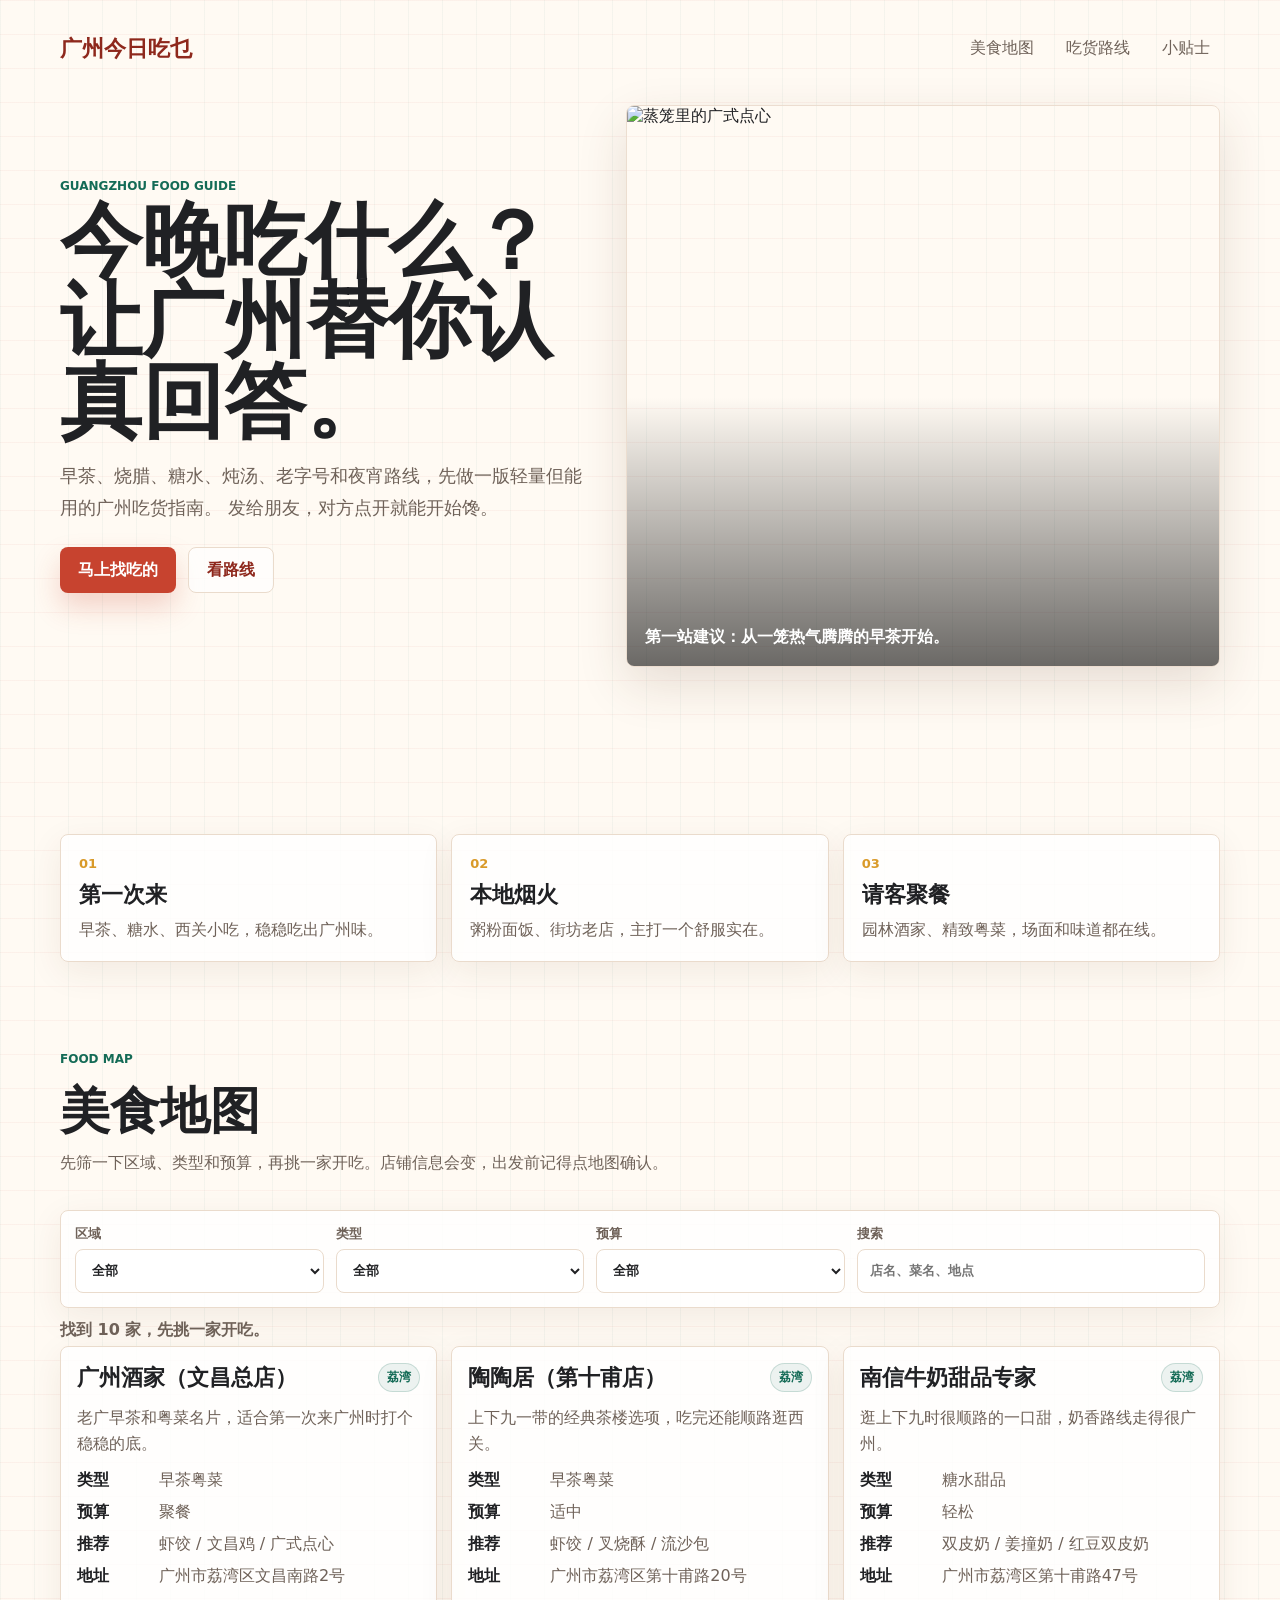
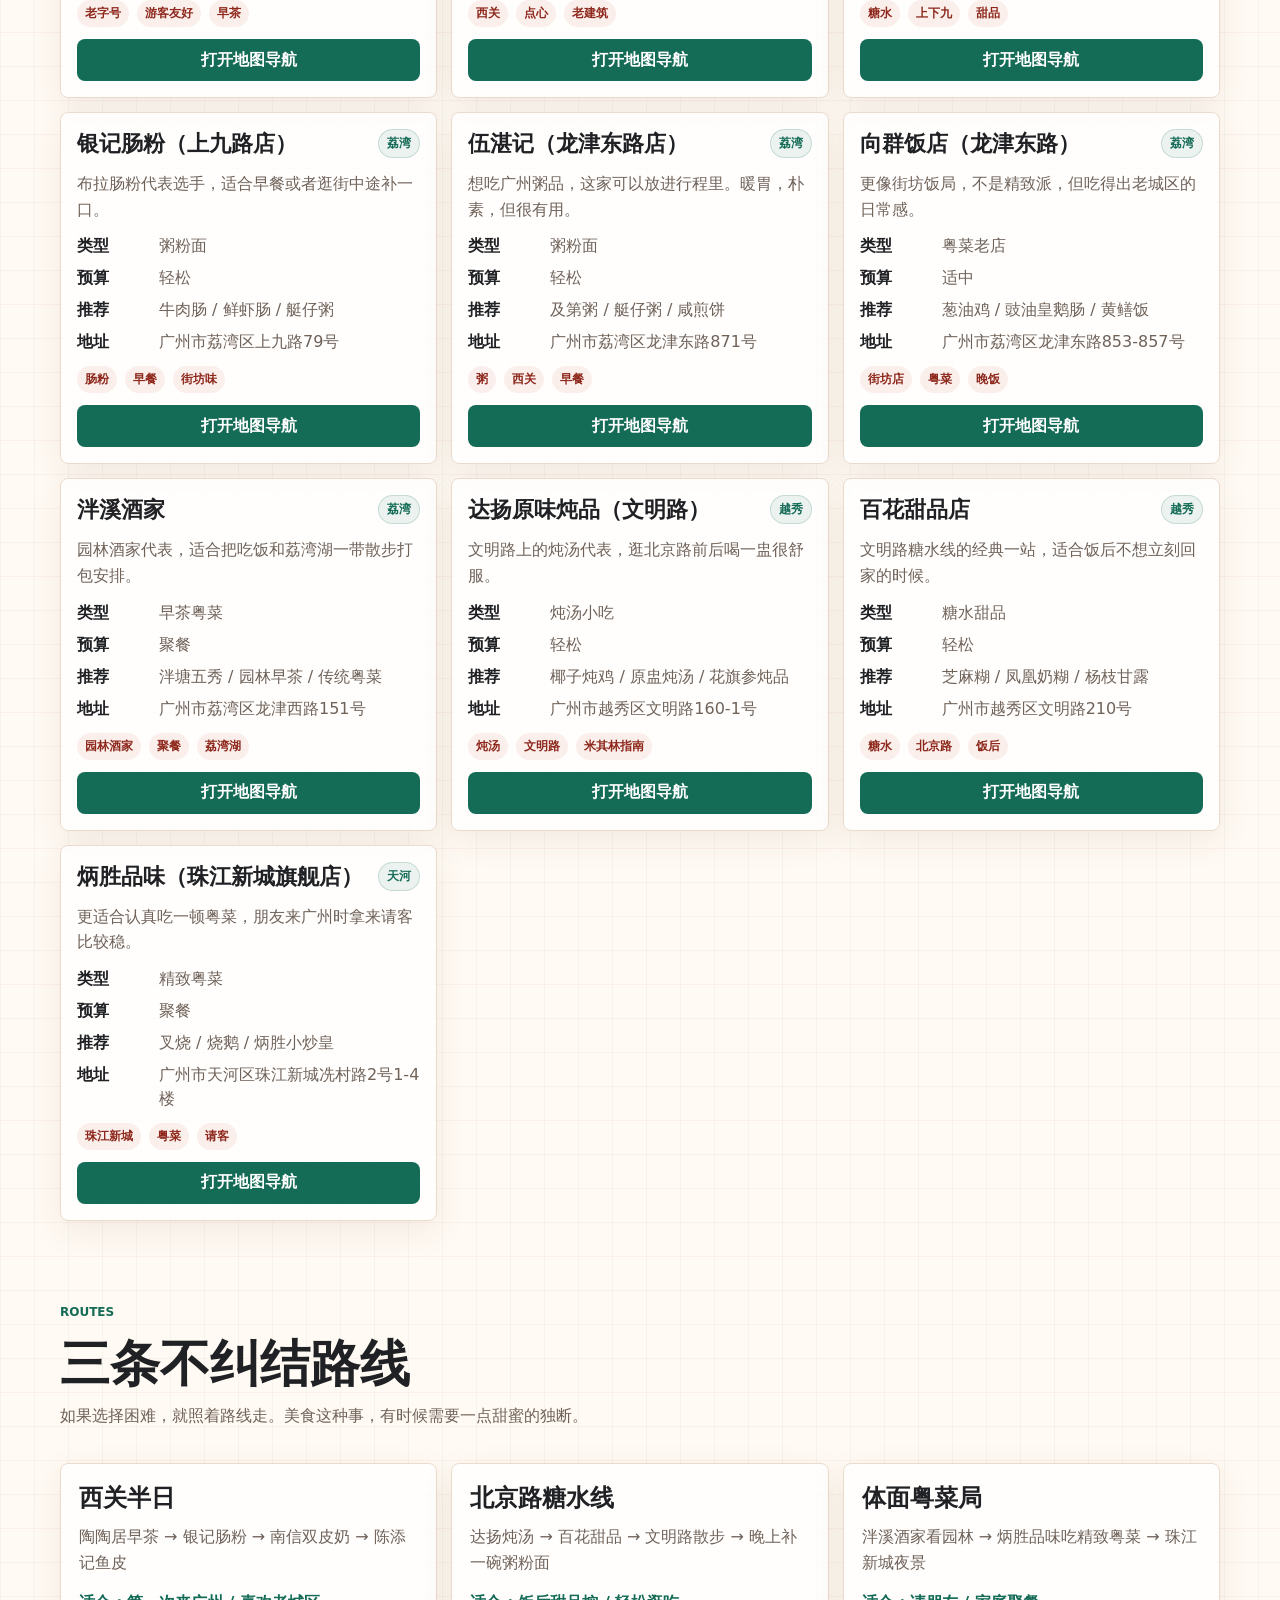
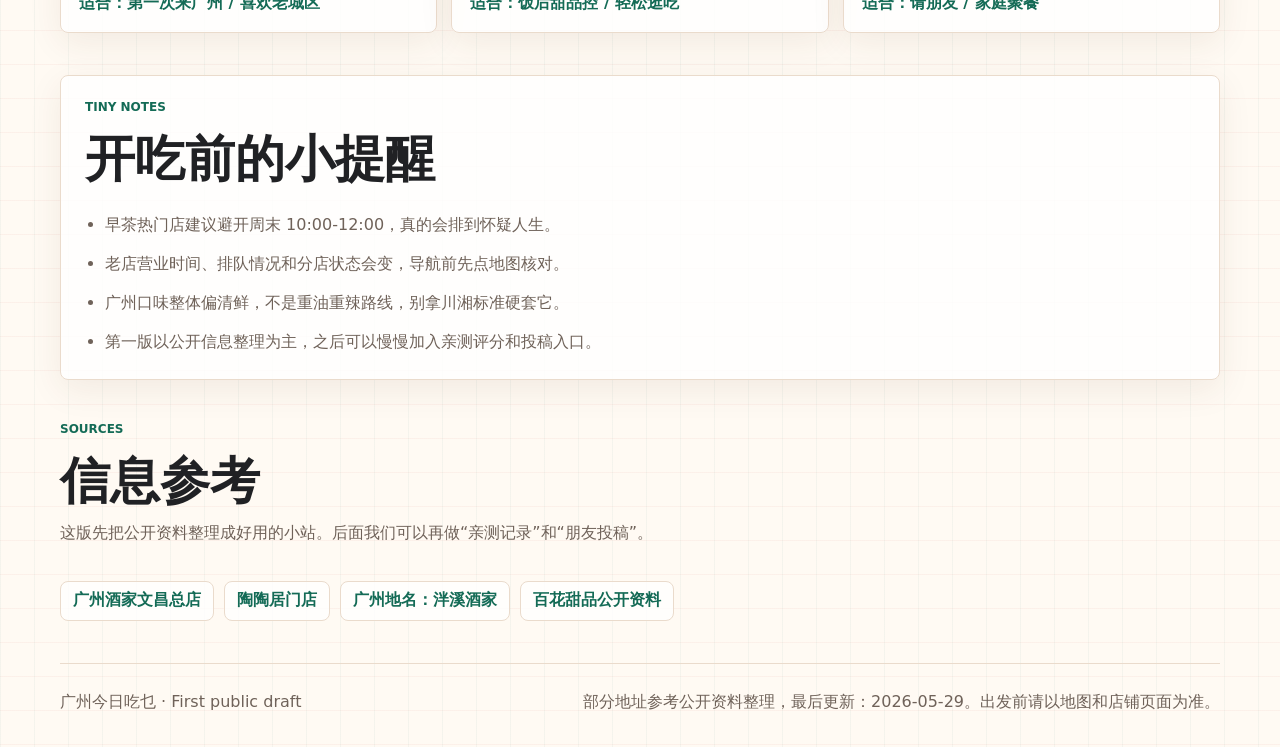
==== docs/index.html @ a5fdf6d1 "Add files via upload" ====
<!doctype html>
<html lang="zh-CN">
  <head>
    <meta charset="UTF-8" />
    <meta name="viewport" content="width=device-width, initial-scale=1.0" />
    <title>广州今日吃乜｜广州美食导航</title>
    <meta
      name="description"
      content="广州今日吃乜是一份轻量广州美食导航，整理早茶、烧腊、糖水、街头小吃、粤菜老店和吃货路线。"
    />
    <link rel="stylesheet" href="styles.css" />
  </head>
  <body>
    <header class="hero">
      <nav class="nav" aria-label="主导航">
        <a class="brand" href="#top" aria-label="广州今日吃乜首页">广州今日吃乜</a>
        <div class="nav-links">
          <a href="#places">美食地图</a>
          <a href="#routes">吃货路线</a>
          <a href="#tips">小贴士</a>
        </div>
      </nav>

      <section id="top" class="hero-grid">
        <div class="hero-copy">
          <p class="eyebrow">Guangzhou Food Guide</p>
          <h1>今晚吃什么？让广州替你认真回答。</h1>
          <p>
            早茶、烧腊、糖水、炖汤、老字号和夜宵路线，先做一版轻量但能用的广州吃货指南。
            发给朋友，对方点开就能开始馋。
          </p>
          <div class="hero-actions">
            <a class="button primary" href="#places">马上找吃的</a>
            <a class="button ghost" href="#routes">看路线</a>
          </div>
        </div>
        <figure class="hero-photo">
          <img
            src="https://images.unsplash.com/photo-1496116218417-1a781b1c416c?auto=format&fit=crop&w=1200&q=80"
            alt="蒸笼里的广式点心"
          />
          <figcaption>第一站建议：从一笼热气腾腾的早茶开始。</figcaption>
        </figure>
      </section>
    </header>

    <main>
      <section class="quick-picks" aria-label="快速入口">
        <article>
          <span>01</span>
          <h2>第一次来</h2>
          <p>早茶、糖水、西关小吃，稳稳吃出广州味。</p>
        </article>
        <article>
          <span>02</span>
          <h2>本地烟火</h2>
          <p>粥粉面饭、街坊老店，主打一个舒服实在。</p>
        </article>
        <article>
          <span>03</span>
          <h2>请客聚餐</h2>
          <p>园林酒家、精致粤菜，场面和味道都在线。</p>
        </article>
      </section>

      <section id="places" class="section">
        <div class="section-head">
          <p class="eyebrow">Food Map</p>
          <h2>美食地图</h2>
          <p>先筛一下区域、类型和预算，再挑一家开吃。店铺信息会变，出发前记得点地图确认。</p>
        </div>

        <div class="filters" aria-label="美食筛选">
          <label>
            区域
            <select id="districtFilter">
              <option value="全部">全部</option>
            </select>
          </label>
          <label>
            类型
            <select id="categoryFilter">
              <option value="全部">全部</option>
            </select>
          </label>
          <label>
            预算
            <select id="budgetFilter">
              <option value="全部">全部</option>
              <option value="轻松">轻松吃</option>
              <option value="适中">正常吃</option>
              <option value="聚餐">认真聚餐</option>
            </select>
          </label>
          <label class="search">
            搜索
            <input id="searchInput" type="search" placeholder="店名、菜名、地点" />
          </label>
        </div>

        <div id="resultCount" class="result-count" aria-live="polite"></div>
        <div id="placeGrid" class="place-grid"></div>
      </section>

      <section id="routes" class="section route-section">
        <div class="section-head">
          <p class="eyebrow">Routes</p>
          <h2>三条不纠结路线</h2>
          <p>如果选择困难，就照着路线走。美食这种事，有时候需要一点甜蜜的独断。</p>
        </div>
        <div class="route-grid">
          <article>
            <h3>西关半日</h3>
            <p>陶陶居早茶 → 银记肠粉 → 南信双皮奶 → 陈添记鱼皮</p>
            <span>适合：第一次来广州 / 喜欢老城区</span>
          </article>
          <article>
            <h3>北京路糖水线</h3>
            <p>达扬炖汤 → 百花甜品 → 文明路散步 → 晚上补一碗粥粉面</p>
            <span>适合：饭后甜品控 / 轻松逛吃</span>
          </article>
          <article>
            <h3>体面粤菜局</h3>
            <p>泮溪酒家看园林 → 炳胜品味吃精致粤菜 → 珠江新城夜景</p>
            <span>适合：请朋友 / 家庭聚餐</span>
          </article>
        </div>
      </section>

      <section id="tips" class="section tips">
        <div class="section-head">
          <p class="eyebrow">Tiny Notes</p>
          <h2>开吃前的小提醒</h2>
        </div>
        <ul>
          <li>早茶热门店建议避开周末 10:00-12:00，真的会排到怀疑人生。</li>
          <li>老店营业时间、排队情况和分店状态会变，导航前先点地图核对。</li>
          <li>广州口味整体偏清鲜，不是重油重辣路线，别拿川湘标准硬套它。</li>
          <li>第一版以公开信息整理为主，之后可以慢慢加入亲测评分和投稿入口。</li>
        </ul>
      </section>

      <section class="section sources">
        <div class="section-head">
          <p class="eyebrow">Sources</p>
          <h2>信息参考</h2>
          <p>这版先把公开资料整理成好用的小站。后面我们可以再做“亲测记录”和“朋友投稿”。</p>
        </div>
        <div class="source-links">
          <a href="https://www.gzr.com.cn/product/guangzhoujiujia/50.html" target="_blank" rel="noreferrer">
            广州酒家文昌总店
          </a>
          <a href="https://www.taotaoju1880.com/zoujintaotaoju/taotaojumendian" target="_blank" rel="noreferrer">
            陶陶居门店
          </a>
          <a href="https://mzj.gz.gov.cn/zt/2022/gzdm100w/content/post_8301216.html" target="_blank" rel="noreferrer">
            广州地名：泮溪酒家
          </a>
          <a href="https://cn.tripadvisor.com/Restaurant_Review-g298555-d3503768-Reviews-Bai_Hua_Tian_Pin-Guangzhou_Guangdong.html" target="_blank" rel="noreferrer">
            百花甜品公开资料
          </a>
        </div>
      </section>
    </main>

    <footer class="footer">
      <p>广州今日吃乜 · First public draft</p>
      <p>
        部分地址参考公开资料整理，最后更新：2026-05-29。出发前请以地图和店铺页面为准。
      </p>
    </footer>

    <script src="app.js"></script>
  </body>
</html>
---- docs/styles.css ----
:root {
  color-scheme: light;
  --ink: #202124;
  --muted: #6f6259;
  --paper: #fffaf3;
  --card: #ffffff;
  --line: #eadbcc;
  --red: #c7432f;
  --red-dark: #8e281c;
  --green: #146b56;
  --gold: #d99a29;
  --shadow: 0 18px 50px rgba(87, 50, 28, 0.14);
}

* {
  box-sizing: border-box;
}

html {
  scroll-behavior: smooth;
}

body {
  margin: 0;
  color: var(--ink);
  font-family:
    Inter, "Segoe UI", "Microsoft YaHei", system-ui, -apple-system, sans-serif;
  background:
    linear-gradient(rgba(199, 67, 47, 0.05) 1px, transparent 1px),
    linear-gradient(90deg, rgba(20, 107, 86, 0.045) 1px, transparent 1px),
    var(--paper);
  background-size: 34px 34px;
}

a {
  color: inherit;
  text-decoration: none;
}

button,
input,
select {
  font: inherit;
}

.hero {
  min-height: 92vh;
  padding: 18px;
}

.nav {
  display: flex;
  align-items: center;
  justify-content: space-between;
  width: min(1160px, 100%);
  margin: 0 auto 26px;
  padding: 12px 0;
}

.brand {
  color: var(--red-dark);
  font-size: 22px;
  font-weight: 950;
}

.nav-links {
  display: flex;
  gap: 12px;
}

.nav-links a {
  padding: 8px 10px;
  color: var(--muted);
  border-radius: 8px;
}

.nav-links a:hover {
  color: var(--red-dark);
  background: rgba(199, 67, 47, 0.08);
}

.hero-grid {
  display: grid;
  grid-template-columns: minmax(0, 0.95fr) minmax(320px, 1.05fr);
  gap: 28px;
  align-items: center;
  width: min(1160px, 100%);
  margin: 0 auto;
}

.hero-copy {
  padding: 24px 0;
}

.eyebrow {
  margin: 0 0 8px;
  color: var(--green);
  font-size: 12px;
  font-weight: 900;
  letter-spacing: 0;
  text-transform: uppercase;
}

h1,
h2,
h3,
p {
  margin-top: 0;
}

h1 {
  max-width: 760px;
  margin-bottom: 18px;
  font-size: clamp(42px, 8vw, 82px);
  line-height: 0.98;
}

.hero-copy p:not(.eyebrow) {
  max-width: 620px;
  color: var(--muted);
  font-size: 18px;
  line-height: 1.75;
}

.hero-actions {
  display: flex;
  flex-wrap: wrap;
  gap: 12px;
  margin-top: 24px;
}

.button {
  display: inline-flex;
  align-items: center;
  min-height: 46px;
  padding: 0 18px;
  font-weight: 900;
  border-radius: 8px;
}

.button.primary {
  color: #fff;
  background: var(--red);
  box-shadow: 0 14px 28px rgba(199, 67, 47, 0.22);
}

.button.ghost {
  color: var(--red-dark);
  background: rgba(255, 255, 255, 0.72);
  border: 1px solid var(--line);
}

.hero-photo {
  position: relative;
  min-height: 560px;
  margin: 0;
  overflow: hidden;
  border: 1px solid rgba(234, 219, 204, 0.9);
  border-radius: 8px;
  box-shadow: var(--shadow);
}

.hero-photo img {
  width: 100%;
  height: 100%;
  min-height: 560px;
  object-fit: cover;
  display: block;
}

.hero-photo::after {
  content: "";
  position: absolute;
  inset: 0;
  background: linear-gradient(180deg, transparent 52%, rgba(0, 0, 0, 0.58));
}

.hero-photo figcaption {
  position: absolute;
  left: 18px;
  right: 18px;
  bottom: 18px;
  z-index: 1;
  color: #fff;
  font-weight: 800;
}

.quick-picks,
.section,
.footer {
  width: min(1160px, calc(100vw - 32px));
  margin: 0 auto;
}

.quick-picks {
  display: grid;
  grid-template-columns: repeat(3, 1fr);
  gap: 14px;
  padding: 6px 0 48px;
}

.quick-picks article,
.place-card,
.route-grid article,
.tips,
.filters {
  background: rgba(255, 255, 255, 0.82);
  border: 1px solid var(--line);
  border-radius: 8px;
  box-shadow: 0 10px 34px rgba(87, 50, 28, 0.08);
}

.quick-picks article {
  padding: 18px;
}

.quick-picks span {
  color: var(--gold);
  font-size: 13px;
  font-weight: 900;
}

.quick-picks h2 {
  margin: 8px 0;
  font-size: 22px;
}

.quick-picks p {
  margin-bottom: 0;
  color: var(--muted);
  line-height: 1.55;
}

.section {
  padding: 42px 0;
}

.section-head {
  display: grid;
  gap: 4px;
  margin-bottom: 18px;
}

.section-head h2 {
  margin: 0;
  font-size: clamp(30px, 5vw, 50px);
}

.section-head p:not(.eyebrow) {
  max-width: 780px;
  color: var(--muted);
  line-height: 1.7;
}

.filters {
  display: grid;
  grid-template-columns: repeat(3, minmax(150px, 1fr)) minmax(220px, 1.4fr);
  gap: 12px;
  padding: 14px;
  margin-bottom: 12px;
}

.filters label {
  display: grid;
  gap: 6px;
  color: var(--muted);
  font-size: 13px;
  font-weight: 800;
}

.filters select,
.filters input {
  min-height: 44px;
  width: 100%;
  padding: 0 12px;
  color: var(--ink);
  background: #fff;
  border: 1px solid var(--line);
  border-radius: 8px;
}

.result-count {
  min-height: 26px;
  color: var(--muted);
  font-weight: 800;
}

.place-grid {
  display: grid;
  grid-template-columns: repeat(3, minmax(0, 1fr));
  gap: 14px;
}

.place-card {
  display: grid;
  gap: 12px;
  padding: 16px;
}

.place-top {
  display: flex;
  justify-content: space-between;
  gap: 12px;
}

.place-card h3 {
  margin: 0;
  font-size: 22px;
}

.badge {
  align-self: start;
  min-width: fit-content;
  padding: 5px 8px;
  color: var(--green);
  font-size: 12px;
  font-weight: 900;
  background: rgba(20, 107, 86, 0.08);
  border: 1px solid rgba(20, 107, 86, 0.18);
  border-radius: 999px;
}

.place-card p {
  margin: 0;
  color: var(--muted);
  line-height: 1.6;
}

.meta-list {
  display: grid;
  gap: 8px;
  padding: 0;
  margin: 0;
  list-style: none;
}

.meta-list li {
  display: grid;
  grid-template-columns: 74px 1fr;
  gap: 8px;
  color: var(--muted);
  line-height: 1.5;
}

.meta-list strong {
  color: var(--ink);
}

.tag-row {
  display: flex;
  flex-wrap: wrap;
  gap: 8px;
}

.tag-row span {
  padding: 5px 8px;
  color: var(--red-dark);
  font-size: 12px;
  font-weight: 800;
  background: rgba(199, 67, 47, 0.08);
  border-radius: 999px;
}

.map-link {
  display: inline-flex;
  justify-content: center;
  align-items: center;
  min-height: 42px;
  color: #fff;
  font-weight: 900;
  background: var(--green);
  border-radius: 8px;
}

.route-grid {
  display: grid;
  grid-template-columns: repeat(3, 1fr);
  gap: 14px;
}

.route-grid article {
  padding: 18px;
}

.route-grid h3 {
  margin-bottom: 10px;
  font-size: 24px;
}

.route-grid p {
  color: var(--muted);
  line-height: 1.65;
}

.route-grid span {
  color: var(--green);
  font-weight: 900;
}

.tips {
  padding: 24px;
}

.tips ul {
  display: grid;
  gap: 12px;
  padding-left: 20px;
  margin: 0;
  color: var(--muted);
  line-height: 1.7;
}

.source-links {
  display: flex;
  flex-wrap: wrap;
  gap: 10px;
}

.source-links a {
  display: inline-flex;
  align-items: center;
  min-height: 40px;
  padding: 0 12px;
  color: var(--green);
  font-weight: 850;
  background: rgba(255, 255, 255, 0.78);
  border: 1px solid var(--line);
  border-radius: 8px;
}

.source-links a:hover {
  color: #fff;
  background: var(--green);
}

.footer {
  display: flex;
  justify-content: space-between;
  gap: 18px;
  padding: 28px 0 34px;
  color: var(--muted);
  border-top: 1px solid var(--line);
}

.footer p {
  margin: 0;
}

@media (max-width: 920px) {
  .hero {
    min-height: auto;
  }

  .hero-grid,
  .quick-picks,
  .place-grid,
  .route-grid {
    grid-template-columns: 1fr;
  }

  .hero-photo,
  .hero-photo img {
    min-height: 360px;
  }

  .filters {
    grid-template-columns: repeat(2, minmax(0, 1fr));
  }

  .footer {
    display: grid;
  }
}

@media (max-width: 620px) {
  .nav {
    align-items: start;
    display: grid;
    gap: 10px;
  }

  .nav-links {
    flex-wrap: wrap;
  }

  .filters {
    grid-template-columns: 1fr;
  }

  .meta-list li {
    grid-template-columns: 1fr;
    gap: 2px;
  }
}
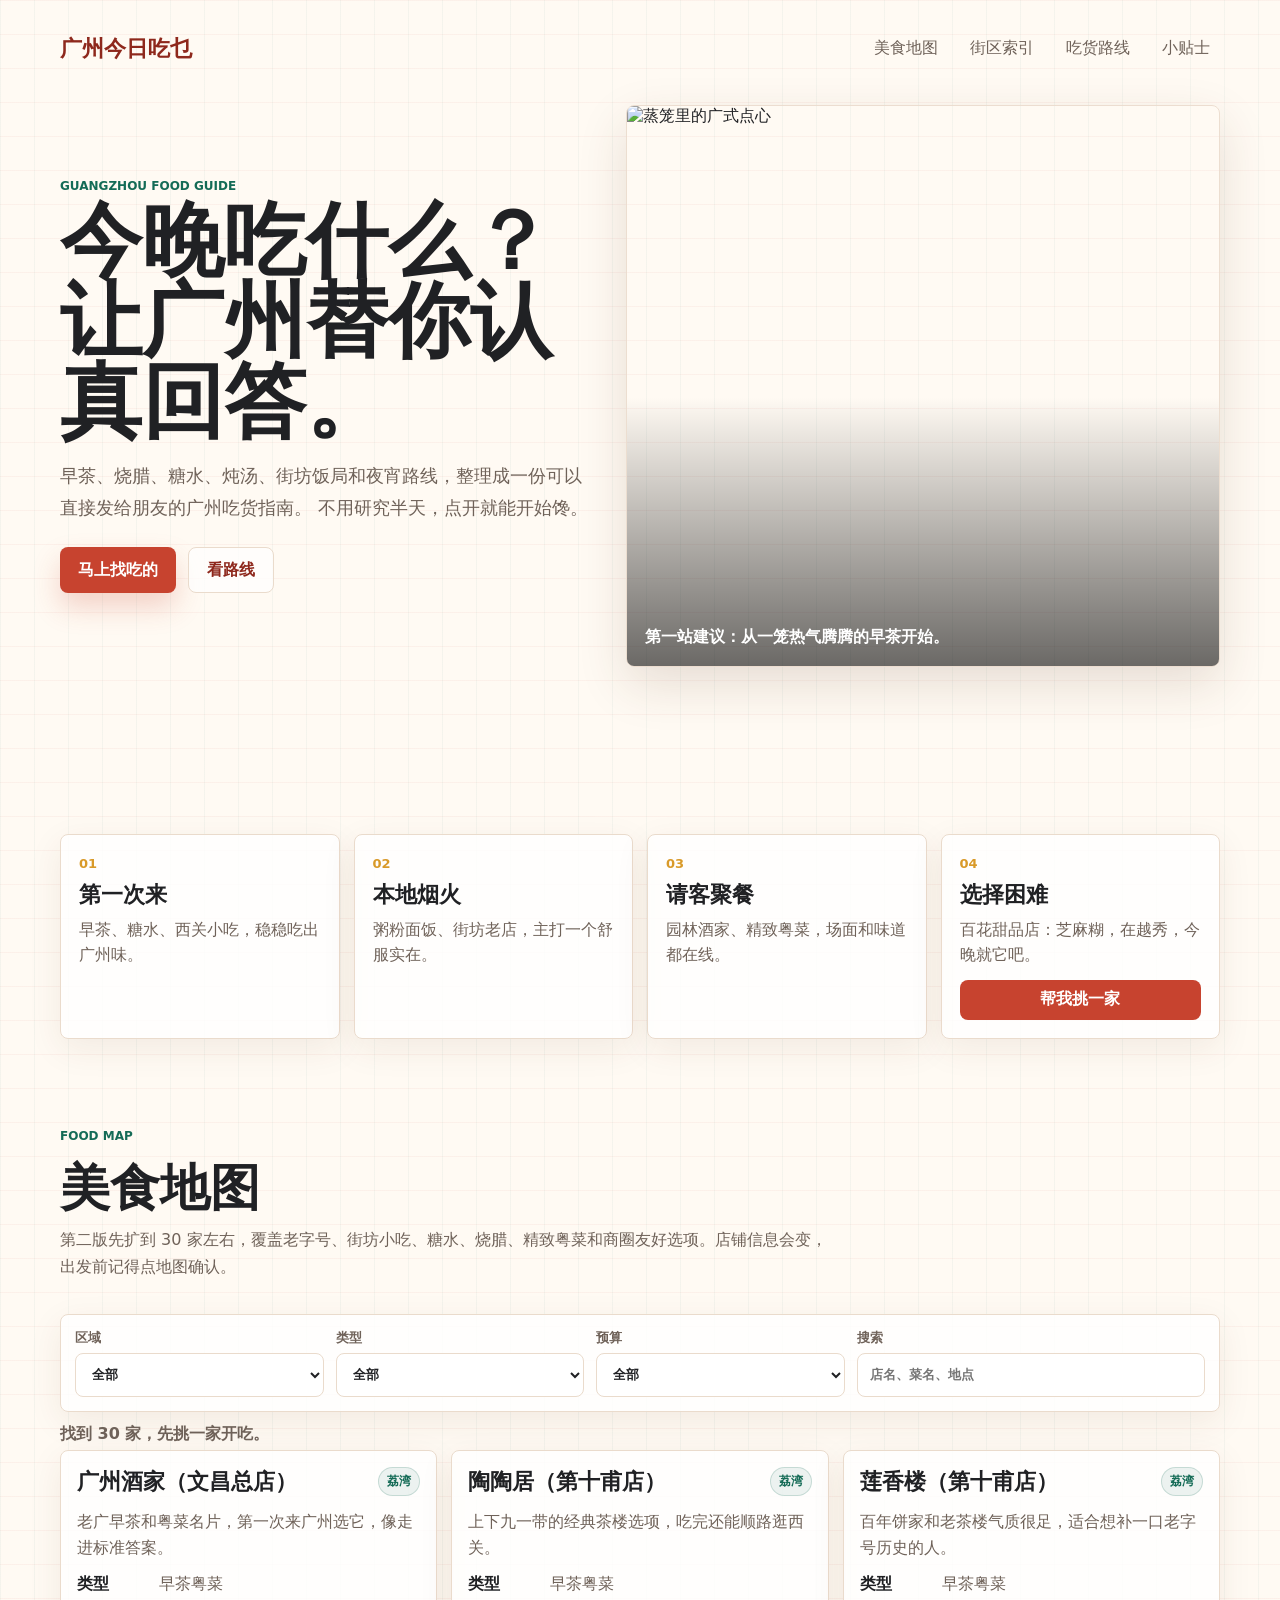
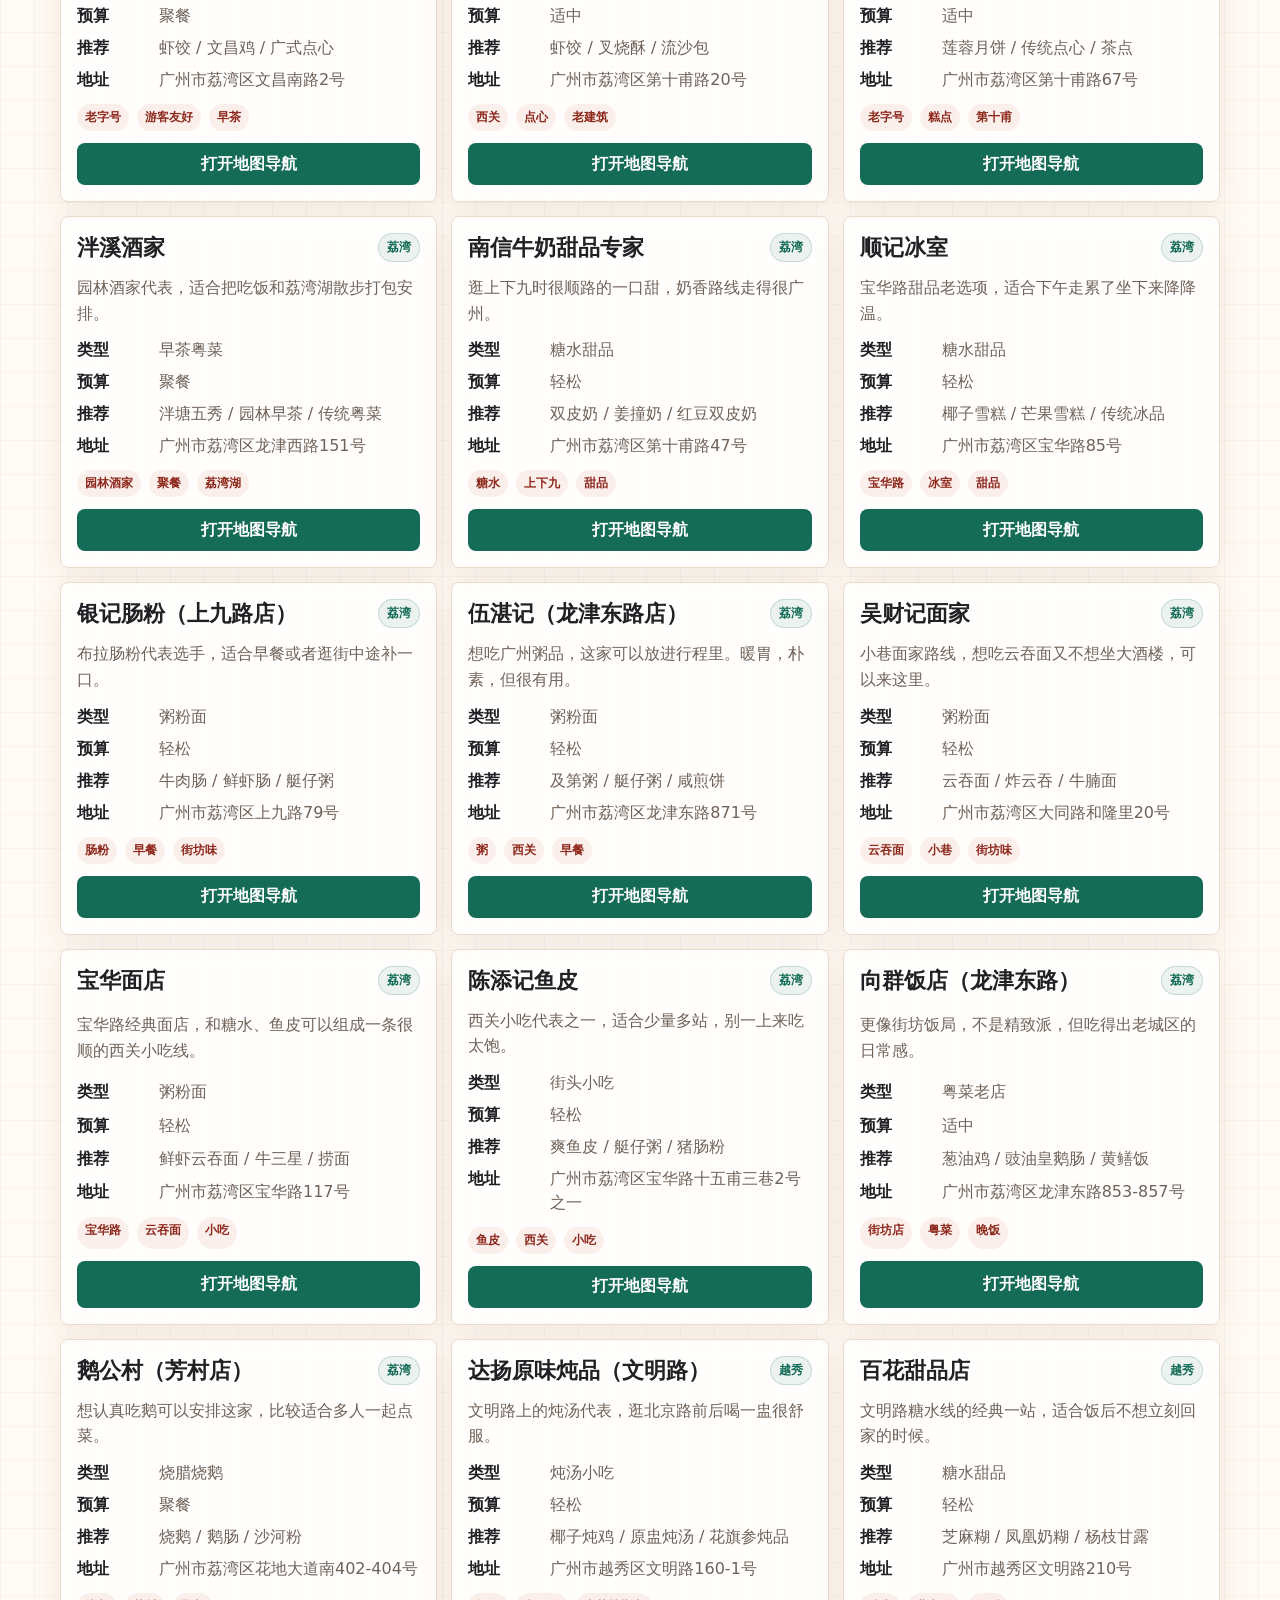
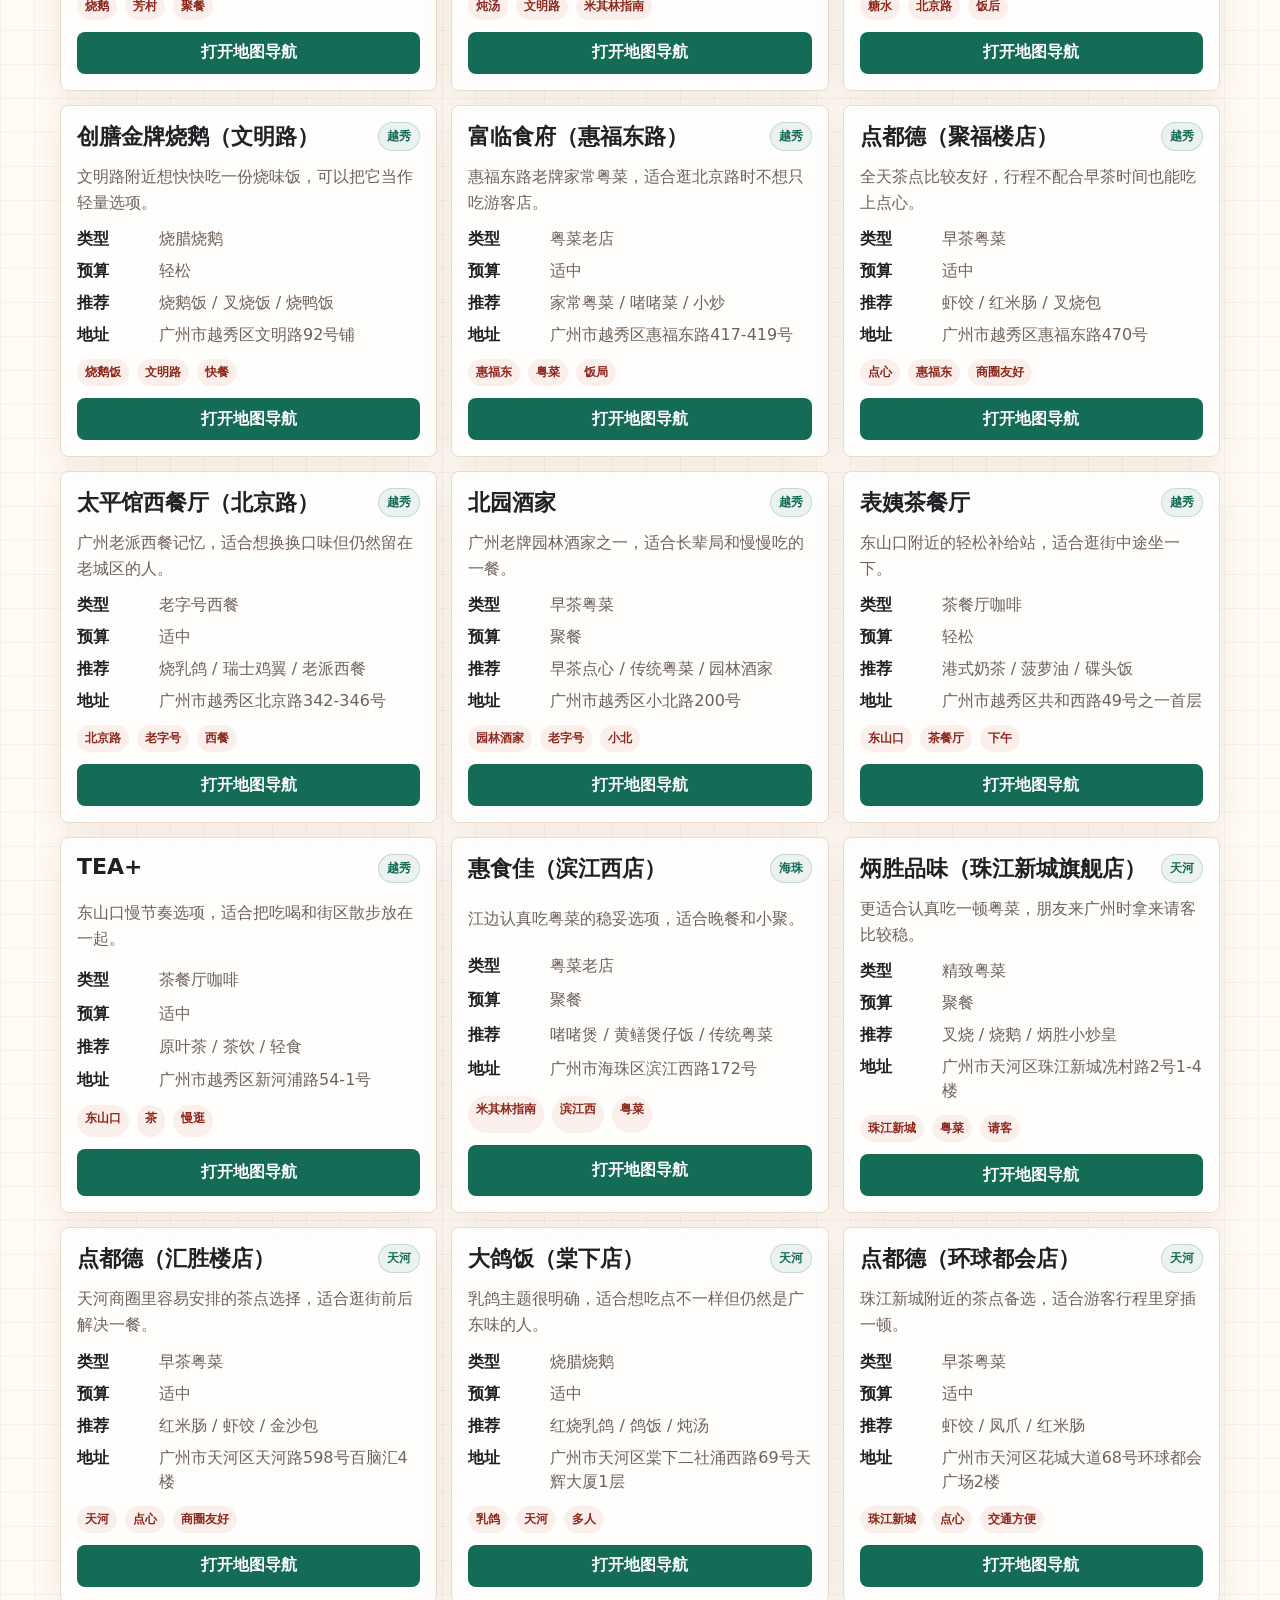
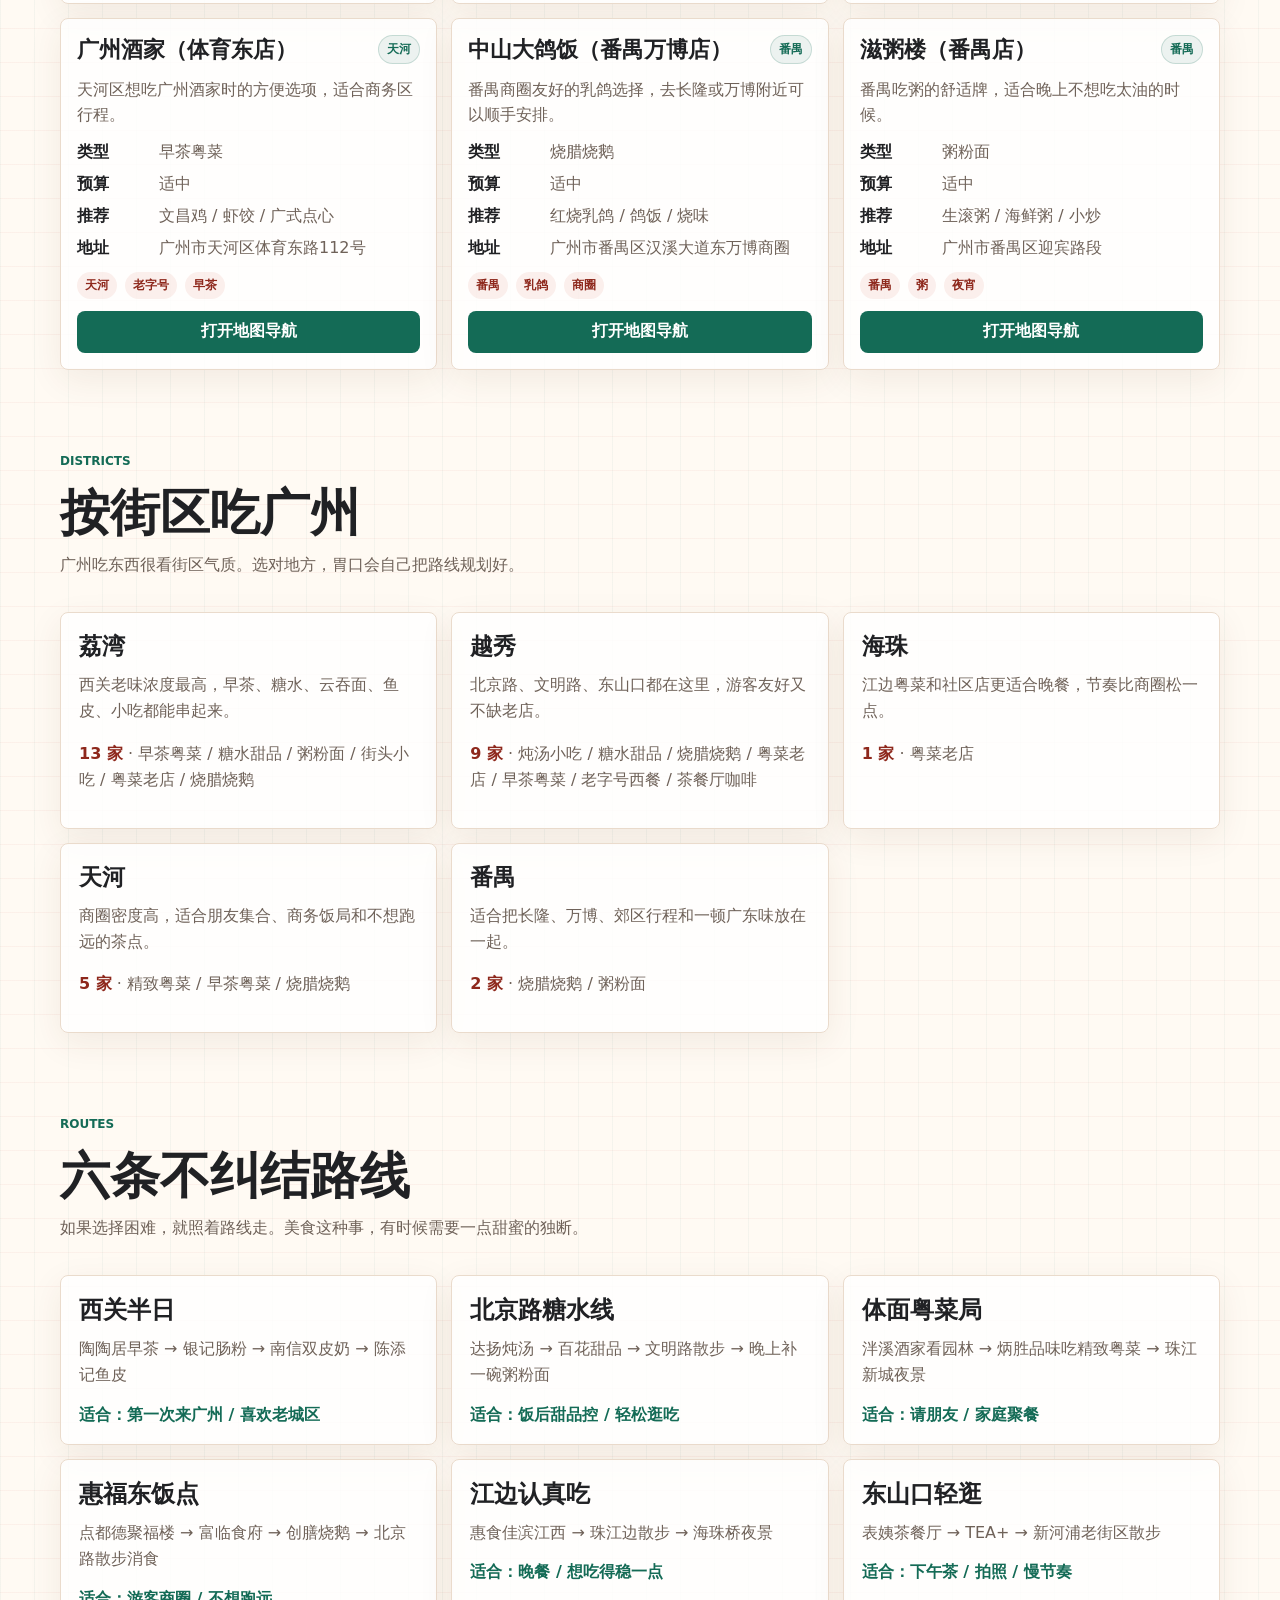
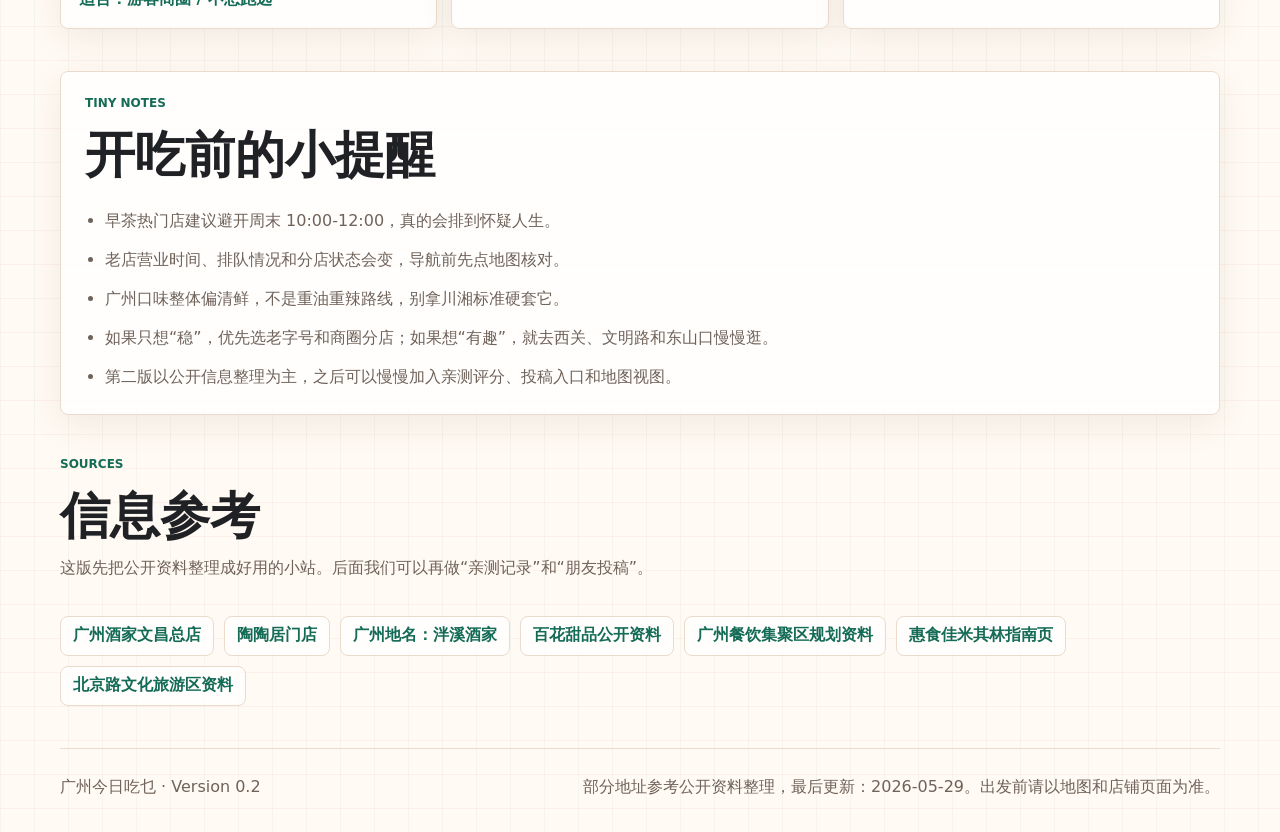
==== commit f07e0b3e: "Add files via upload" ====
--- a/docs/index.html
+++ b/docs/index.html
@@ -1,175 +1,216 @@
-<!doctype html>
-<html lang="zh-CN">
-  <head>
-    <meta charset="UTF-8" />
-    <meta name="viewport" content="width=device-width, initial-scale=1.0" />
-    <title>广州今日吃乜｜广州美食导航</title>
-    <meta
-      name="description"
-      content="广州今日吃乜是一份轻量广州美食导航，整理早茶、烧腊、糖水、街头小吃、粤菜老店和吃货路线。"
-    />
-    <link rel="stylesheet" href="styles.css" />
-  </head>
-  <body>
-    <header class="hero">
-      <nav class="nav" aria-label="主导航">
-        <a class="brand" href="#top" aria-label="广州今日吃乜首页">广州今日吃乜</a>
-        <div class="nav-links">
-          <a href="#places">美食地图</a>
-          <a href="#routes">吃货路线</a>
-          <a href="#tips">小贴士</a>
-        </div>
-      </nav>
-
-      <section id="top" class="hero-grid">
-        <div class="hero-copy">
-          <p class="eyebrow">Guangzhou Food Guide</p>
-          <h1>今晚吃什么？让广州替你认真回答。</h1>
-          <p>
-            早茶、烧腊、糖水、炖汤、老字号和夜宵路线，先做一版轻量但能用的广州吃货指南。
-            发给朋友，对方点开就能开始馋。
-          </p>
-          <div class="hero-actions">
-            <a class="button primary" href="#places">马上找吃的</a>
-            <a class="button ghost" href="#routes">看路线</a>
-          </div>
-        </div>
-        <figure class="hero-photo">
-          <img
-            src="https://images.unsplash.com/photo-1496116218417-1a781b1c416c?auto=format&fit=crop&w=1200&q=80"
-            alt="蒸笼里的广式点心"
-          />
-          <figcaption>第一站建议：从一笼热气腾腾的早茶开始。</figcaption>
-        </figure>
-      </section>
-    </header>
-
-    <main>
-      <section class="quick-picks" aria-label="快速入口">
-        <article>
-          <span>01</span>
-          <h2>第一次来</h2>
-          <p>早茶、糖水、西关小吃，稳稳吃出广州味。</p>
-        </article>
-        <article>
-          <span>02</span>
-          <h2>本地烟火</h2>
-          <p>粥粉面饭、街坊老店，主打一个舒服实在。</p>
-        </article>
-        <article>
-          <span>03</span>
-          <h2>请客聚餐</h2>
-          <p>园林酒家、精致粤菜，场面和味道都在线。</p>
-        </article>
-      </section>
-
-      <section id="places" class="section">
-        <div class="section-head">
-          <p class="eyebrow">Food Map</p>
-          <h2>美食地图</h2>
-          <p>先筛一下区域、类型和预算，再挑一家开吃。店铺信息会变，出发前记得点地图确认。</p>
-        </div>
-
-        <div class="filters" aria-label="美食筛选">
-          <label>
-            区域
-            <select id="districtFilter">
-              <option value="全部">全部</option>
-            </select>
-          </label>
-          <label>
-            类型
-            <select id="categoryFilter">
-              <option value="全部">全部</option>
-            </select>
-          </label>
-          <label>
-            预算
-            <select id="budgetFilter">
-              <option value="全部">全部</option>
-              <option value="轻松">轻松吃</option>
-              <option value="适中">正常吃</option>
-              <option value="聚餐">认真聚餐</option>
-            </select>
-          </label>
-          <label class="search">
-            搜索
-            <input id="searchInput" type="search" placeholder="店名、菜名、地点" />
-          </label>
-        </div>
-
-        <div id="resultCount" class="result-count" aria-live="polite"></div>
-        <div id="placeGrid" class="place-grid"></div>
-      </section>
-
-      <section id="routes" class="section route-section">
-        <div class="section-head">
-          <p class="eyebrow">Routes</p>
-          <h2>三条不纠结路线</h2>
-          <p>如果选择困难，就照着路线走。美食这种事，有时候需要一点甜蜜的独断。</p>
-        </div>
-        <div class="route-grid">
-          <article>
-            <h3>西关半日</h3>
-            <p>陶陶居早茶 → 银记肠粉 → 南信双皮奶 → 陈添记鱼皮</p>
-            <span>适合：第一次来广州 / 喜欢老城区</span>
-          </article>
-          <article>
-            <h3>北京路糖水线</h3>
-            <p>达扬炖汤 → 百花甜品 → 文明路散步 → 晚上补一碗粥粉面</p>
-            <span>适合：饭后甜品控 / 轻松逛吃</span>
-          </article>
-          <article>
-            <h3>体面粤菜局</h3>
-            <p>泮溪酒家看园林 → 炳胜品味吃精致粤菜 → 珠江新城夜景</p>
-            <span>适合：请朋友 / 家庭聚餐</span>
-          </article>
-        </div>
-      </section>
-
-      <section id="tips" class="section tips">
-        <div class="section-head">
-          <p class="eyebrow">Tiny Notes</p>
-          <h2>开吃前的小提醒</h2>
-        </div>
-        <ul>
-          <li>早茶热门店建议避开周末 10:00-12:00，真的会排到怀疑人生。</li>
-          <li>老店营业时间、排队情况和分店状态会变，导航前先点地图核对。</li>
-          <li>广州口味整体偏清鲜，不是重油重辣路线，别拿川湘标准硬套它。</li>
-          <li>第一版以公开信息整理为主，之后可以慢慢加入亲测评分和投稿入口。</li>
-        </ul>
-      </section>
-
-      <section class="section sources">
-        <div class="section-head">
-          <p class="eyebrow">Sources</p>
-          <h2>信息参考</h2>
-          <p>这版先把公开资料整理成好用的小站。后面我们可以再做“亲测记录”和“朋友投稿”。</p>
-        </div>
-        <div class="source-links">
-          <a href="https://www.gzr.com.cn/product/guangzhoujiujia/50.html" target="_blank" rel="noreferrer">
-            广州酒家文昌总店
-          </a>
-          <a href="https://www.taotaoju1880.com/zoujintaotaoju/taotaojumendian" target="_blank" rel="noreferrer">
-            陶陶居门店
-          </a>
-          <a href="https://mzj.gz.gov.cn/zt/2022/gzdm100w/content/post_8301216.html" target="_blank" rel="noreferrer">
-            广州地名：泮溪酒家
-          </a>
-          <a href="https://cn.tripadvisor.com/Restaurant_Review-g298555-d3503768-Reviews-Bai_Hua_Tian_Pin-Guangzhou_Guangdong.html" target="_blank" rel="noreferrer">
-            百花甜品公开资料
-          </a>
-        </div>
-      </section>
-    </main>
-
-    <footer class="footer">
-      <p>广州今日吃乜 · First public draft</p>
-      <p>
-        部分地址参考公开资料整理，最后更新：2026-05-29。出发前请以地图和店铺页面为准。
-      </p>
-    </footer>
-
-    <script src="app.js"></script>
-  </body>
-</html>
+<!doctype html>
+<html lang="zh-CN">
+  <head>
+    <meta charset="UTF-8" />
+    <meta name="viewport" content="width=device-width, initial-scale=1.0" />
+    <title>广州今日吃乜｜广州美食导航</title>
+    <meta
+      name="description"
+      content="广州今日吃乜是一份轻量广州美食导航，整理早茶、烧腊、糖水、街头小吃、粤菜老店和吃货路线。"
+    />
+    <link rel="stylesheet" href="styles.css" />
+  </head>
+  <body>
+    <header class="hero">
+      <nav class="nav" aria-label="主导航">
+        <a class="brand" href="#top" aria-label="广州今日吃乜首页">广州今日吃乜</a>
+        <div class="nav-links">
+          <a href="#places">美食地图</a>
+          <a href="#districts">街区索引</a>
+          <a href="#routes">吃货路线</a>
+          <a href="#tips">小贴士</a>
+        </div>
+      </nav>
+
+      <section id="top" class="hero-grid">
+        <div class="hero-copy">
+          <p class="eyebrow">Guangzhou Food Guide</p>
+          <h1>今晚吃什么？让广州替你认真回答。</h1>
+          <p>
+            早茶、烧腊、糖水、炖汤、街坊饭局和夜宵路线，整理成一份可以直接发给朋友的广州吃货指南。
+            不用研究半天，点开就能开始馋。
+          </p>
+          <div class="hero-actions">
+            <a class="button primary" href="#places">马上找吃的</a>
+            <a class="button ghost" href="#routes">看路线</a>
+          </div>
+        </div>
+        <figure class="hero-photo">
+          <img
+            src="https://images.unsplash.com/photo-1496116218417-1a781b1c416c?auto=format&fit=crop&w=1200&q=80"
+            alt="蒸笼里的广式点心"
+          />
+          <figcaption>第一站建议：从一笼热气腾腾的早茶开始。</figcaption>
+        </figure>
+      </section>
+    </header>
+
+    <main>
+      <section class="quick-picks" aria-label="快速入口">
+        <article>
+          <span>01</span>
+          <h2>第一次来</h2>
+          <p>早茶、糖水、西关小吃，稳稳吃出广州味。</p>
+        </article>
+        <article>
+          <span>02</span>
+          <h2>本地烟火</h2>
+          <p>粥粉面饭、街坊老店，主打一个舒服实在。</p>
+        </article>
+        <article>
+          <span>03</span>
+          <h2>请客聚餐</h2>
+          <p>园林酒家、精致粤菜，场面和味道都在线。</p>
+        </article>
+        <article class="random-card">
+          <span>04</span>
+          <h2>选择困难</h2>
+          <p id="randomPick">点一下，今晚就听命运安排。</p>
+          <button id="randomButton" type="button">帮我挑一家</button>
+        </article>
+      </section>
+
+      <section id="places" class="section">
+        <div class="section-head">
+          <p class="eyebrow">Food Map</p>
+          <h2>美食地图</h2>
+          <p>第二版先扩到 30 家左右，覆盖老字号、街坊小吃、糖水、烧腊、精致粤菜和商圈友好选项。店铺信息会变，出发前记得点地图确认。</p>
+        </div>
+
+        <div class="filters" aria-label="美食筛选">
+          <label>
+            区域
+            <select id="districtFilter">
+              <option value="全部">全部</option>
+            </select>
+          </label>
+          <label>
+            类型
+            <select id="categoryFilter">
+              <option value="全部">全部</option>
+            </select>
+          </label>
+          <label>
+            预算
+            <select id="budgetFilter">
+              <option value="全部">全部</option>
+              <option value="轻松">轻松吃</option>
+              <option value="适中">正常吃</option>
+              <option value="聚餐">认真聚餐</option>
+            </select>
+          </label>
+          <label class="search">
+            搜索
+            <input id="searchInput" type="search" placeholder="店名、菜名、地点" />
+          </label>
+        </div>
+
+        <div id="resultCount" class="result-count" aria-live="polite"></div>
+        <div id="placeGrid" class="place-grid"></div>
+      </section>
+
+      <section id="districts" class="section districts">
+        <div class="section-head">
+          <p class="eyebrow">Districts</p>
+          <h2>按街区吃广州</h2>
+          <p>广州吃东西很看街区气质。选对地方，胃口会自己把路线规划好。</p>
+        </div>
+        <div id="districtGrid" class="district-grid"></div>
+      </section>
+
+      <section id="routes" class="section route-section">
+        <div class="section-head">
+          <p class="eyebrow">Routes</p>
+          <h2>六条不纠结路线</h2>
+          <p>如果选择困难，就照着路线走。美食这种事，有时候需要一点甜蜜的独断。</p>
+        </div>
+        <div class="route-grid">
+          <article>
+            <h3>西关半日</h3>
+            <p>陶陶居早茶 → 银记肠粉 → 南信双皮奶 → 陈添记鱼皮</p>
+            <span>适合：第一次来广州 / 喜欢老城区</span>
+          </article>
+          <article>
+            <h3>北京路糖水线</h3>
+            <p>达扬炖汤 → 百花甜品 → 文明路散步 → 晚上补一碗粥粉面</p>
+            <span>适合：饭后甜品控 / 轻松逛吃</span>
+          </article>
+          <article>
+            <h3>体面粤菜局</h3>
+            <p>泮溪酒家看园林 → 炳胜品味吃精致粤菜 → 珠江新城夜景</p>
+            <span>适合：请朋友 / 家庭聚餐</span>
+          </article>
+          <article>
+            <h3>惠福东饭点</h3>
+            <p>点都德聚福楼 → 富临食府 → 创膳烧鹅 → 北京路散步消食</p>
+            <span>适合：游客商圈 / 不想跑远</span>
+          </article>
+          <article>
+            <h3>江边认真吃</h3>
+            <p>惠食佳滨江西 → 珠江边散步 → 海珠桥夜景</p>
+            <span>适合：晚餐 / 想吃得稳一点</span>
+          </article>
+          <article>
+            <h3>东山口轻逛</h3>
+            <p>表姨茶餐厅 → TEA+ → 新河浦老街区散步</p>
+            <span>适合：下午茶 / 拍照 / 慢节奏</span>
+          </article>
+        </div>
+      </section>
+
+      <section id="tips" class="section tips">
+        <div class="section-head">
+          <p class="eyebrow">Tiny Notes</p>
+          <h2>开吃前的小提醒</h2>
+        </div>
+        <ul>
+          <li>早茶热门店建议避开周末 10:00-12:00，真的会排到怀疑人生。</li>
+          <li>老店营业时间、排队情况和分店状态会变，导航前先点地图核对。</li>
+          <li>广州口味整体偏清鲜，不是重油重辣路线，别拿川湘标准硬套它。</li>
+          <li>如果只想“稳”，优先选老字号和商圈分店；如果想“有趣”，就去西关、文明路和东山口慢慢逛。</li>
+          <li>第二版以公开信息整理为主，之后可以慢慢加入亲测评分、投稿入口和地图视图。</li>
+        </ul>
+      </section>
+
+      <section class="section sources">
+        <div class="section-head">
+          <p class="eyebrow">Sources</p>
+          <h2>信息参考</h2>
+          <p>这版先把公开资料整理成好用的小站。后面我们可以再做“亲测记录”和“朋友投稿”。</p>
+        </div>
+        <div class="source-links">
+          <a href="https://www.gzr.com.cn/product/guangzhoujiujia/50.html" target="_blank" rel="noreferrer">
+            广州酒家文昌总店
+          </a>
+          <a href="https://www.taotaoju1880.com/zoujintaotaoju/taotaojumendian" target="_blank" rel="noreferrer">
+            陶陶居门店
+          </a>
+          <a href="https://mzj.gz.gov.cn/zt/2022/gzdm100w/content/post_8301216.html" target="_blank" rel="noreferrer">
+            广州地名：泮溪酒家
+          </a>
+          <a href="https://cn.tripadvisor.com/Restaurant_Review-g298555-d3503768-Reviews-Bai_Hua_Tian_Pin-Guangzhou_Guangdong.html" target="_blank" rel="noreferrer">
+            百花甜品公开资料
+          </a>
+          <a href="https://sw.gz.gov.cn/gzboftec/xxgk_tzgg_tz/201901/177427427eae4f2996cff93224beaaf3/files/a4754a2f81b041bba36908bdbd22f449.pdf" target="_blank" rel="noreferrer">
+            广州餐饮集聚区规划资料
+          </a>
+          <a href="https://guide.michelin.com/sg/zh_CN/guangdong-province/guangzhou/restaurant/wisca-haizhu" target="_blank" rel="noreferrer">
+            惠食佳米其林指南页
+          </a>
+          <a href="https://www.beijinglu.yuexiu.gov.cn/bjl/sj_bjl/lydl_bjl_sj/jd_bjl_sj/zrsy_bjl_sj/index.shtml" target="_blank" rel="noreferrer">
+            北京路文化旅游区资料
+          </a>
+        </div>
+      </section>
+    </main>
+
+    <footer class="footer">
+      <p>广州今日吃乜 · Version 0.2</p>
+      <p>
+        部分地址参考公开资料整理，最后更新：2026-05-29。出发前请以地图和店铺页面为准。
+      </p>
+    </footer>
+
+    <script src="app.js"></script>
+  </body>
+</html>
--- a/docs/styles.css
+++ b/docs/styles.css
@@ -1,494 +1,533 @@
-:root {
-  color-scheme: light;
-  --ink: #202124;
-  --muted: #6f6259;
-  --paper: #fffaf3;
-  --card: #ffffff;
-  --line: #eadbcc;
-  --red: #c7432f;
-  --red-dark: #8e281c;
-  --green: #146b56;
-  --gold: #d99a29;
-  --shadow: 0 18px 50px rgba(87, 50, 28, 0.14);
-}
-
-* {
-  box-sizing: border-box;
-}
-
-html {
-  scroll-behavior: smooth;
-}
-
-body {
-  margin: 0;
-  color: var(--ink);
-  font-family:
-    Inter, "Segoe UI", "Microsoft YaHei", system-ui, -apple-system, sans-serif;
-  background:
-    linear-gradient(rgba(199, 67, 47, 0.05) 1px, transparent 1px),
-    linear-gradient(90deg, rgba(20, 107, 86, 0.045) 1px, transparent 1px),
-    var(--paper);
-  background-size: 34px 34px;
-}
-
-a {
-  color: inherit;
-  text-decoration: none;
-}
-
-button,
-input,
-select {
-  font: inherit;
-}
-
-.hero {
-  min-height: 92vh;
-  padding: 18px;
-}
-
-.nav {
-  display: flex;
-  align-items: center;
-  justify-content: space-between;
-  width: min(1160px, 100%);
-  margin: 0 auto 26px;
-  padding: 12px 0;
-}
-
-.brand {
-  color: var(--red-dark);
-  font-size: 22px;
-  font-weight: 950;
-}
-
-.nav-links {
-  display: flex;
-  gap: 12px;
-}
-
-.nav-links a {
-  padding: 8px 10px;
-  color: var(--muted);
-  border-radius: 8px;
-}
-
-.nav-links a:hover {
-  color: var(--red-dark);
-  background: rgba(199, 67, 47, 0.08);
-}
-
-.hero-grid {
-  display: grid;
-  grid-template-columns: minmax(0, 0.95fr) minmax(320px, 1.05fr);
-  gap: 28px;
-  align-items: center;
-  width: min(1160px, 100%);
-  margin: 0 auto;
-}
-
-.hero-copy {
-  padding: 24px 0;
-}
-
-.eyebrow {
-  margin: 0 0 8px;
-  color: var(--green);
-  font-size: 12px;
-  font-weight: 900;
-  letter-spacing: 0;
-  text-transform: uppercase;
-}
-
-h1,
-h2,
-h3,
-p {
-  margin-top: 0;
-}
-
-h1 {
-  max-width: 760px;
-  margin-bottom: 18px;
-  font-size: clamp(42px, 8vw, 82px);
-  line-height: 0.98;
-}
-
-.hero-copy p:not(.eyebrow) {
-  max-width: 620px;
-  color: var(--muted);
-  font-size: 18px;
-  line-height: 1.75;
-}
-
-.hero-actions {
-  display: flex;
-  flex-wrap: wrap;
-  gap: 12px;
-  margin-top: 24px;
-}
-
-.button {
-  display: inline-flex;
-  align-items: center;
-  min-height: 46px;
-  padding: 0 18px;
-  font-weight: 900;
-  border-radius: 8px;
-}
-
-.button.primary {
-  color: #fff;
-  background: var(--red);
-  box-shadow: 0 14px 28px rgba(199, 67, 47, 0.22);
-}
-
-.button.ghost {
-  color: var(--red-dark);
-  background: rgba(255, 255, 255, 0.72);
-  border: 1px solid var(--line);
-}
-
-.hero-photo {
-  position: relative;
-  min-height: 560px;
-  margin: 0;
-  overflow: hidden;
-  border: 1px solid rgba(234, 219, 204, 0.9);
-  border-radius: 8px;
-  box-shadow: var(--shadow);
-}
-
-.hero-photo img {
-  width: 100%;
-  height: 100%;
-  min-height: 560px;
-  object-fit: cover;
-  display: block;
-}
-
-.hero-photo::after {
-  content: "";
-  position: absolute;
-  inset: 0;
-  background: linear-gradient(180deg, transparent 52%, rgba(0, 0, 0, 0.58));
-}
-
-.hero-photo figcaption {
-  position: absolute;
-  left: 18px;
-  right: 18px;
-  bottom: 18px;
-  z-index: 1;
-  color: #fff;
-  font-weight: 800;
-}
-
-.quick-picks,
-.section,
-.footer {
-  width: min(1160px, calc(100vw - 32px));
-  margin: 0 auto;
-}
-
-.quick-picks {
-  display: grid;
-  grid-template-columns: repeat(3, 1fr);
-  gap: 14px;
-  padding: 6px 0 48px;
-}
-
-.quick-picks article,
-.place-card,
-.route-grid article,
-.tips,
-.filters {
-  background: rgba(255, 255, 255, 0.82);
-  border: 1px solid var(--line);
-  border-radius: 8px;
-  box-shadow: 0 10px 34px rgba(87, 50, 28, 0.08);
-}
-
-.quick-picks article {
-  padding: 18px;
-}
-
-.quick-picks span {
-  color: var(--gold);
-  font-size: 13px;
-  font-weight: 900;
-}
-
-.quick-picks h2 {
-  margin: 8px 0;
-  font-size: 22px;
-}
-
-.quick-picks p {
-  margin-bottom: 0;
-  color: var(--muted);
-  line-height: 1.55;
-}
-
-.section {
-  padding: 42px 0;
-}
-
-.section-head {
-  display: grid;
-  gap: 4px;
-  margin-bottom: 18px;
-}
-
-.section-head h2 {
-  margin: 0;
-  font-size: clamp(30px, 5vw, 50px);
-}
-
-.section-head p:not(.eyebrow) {
-  max-width: 780px;
-  color: var(--muted);
-  line-height: 1.7;
-}
-
-.filters {
-  display: grid;
-  grid-template-columns: repeat(3, minmax(150px, 1fr)) minmax(220px, 1.4fr);
-  gap: 12px;
-  padding: 14px;
-  margin-bottom: 12px;
-}
-
-.filters label {
-  display: grid;
-  gap: 6px;
-  color: var(--muted);
-  font-size: 13px;
-  font-weight: 800;
-}
-
-.filters select,
-.filters input {
-  min-height: 44px;
-  width: 100%;
-  padding: 0 12px;
-  color: var(--ink);
-  background: #fff;
-  border: 1px solid var(--line);
-  border-radius: 8px;
-}
-
-.result-count {
-  min-height: 26px;
-  color: var(--muted);
-  font-weight: 800;
-}
-
-.place-grid {
-  display: grid;
-  grid-template-columns: repeat(3, minmax(0, 1fr));
-  gap: 14px;
-}
-
-.place-card {
-  display: grid;
-  gap: 12px;
-  padding: 16px;
-}
-
-.place-top {
-  display: flex;
-  justify-content: space-between;
-  gap: 12px;
-}
-
-.place-card h3 {
-  margin: 0;
-  font-size: 22px;
-}
-
-.badge {
-  align-self: start;
-  min-width: fit-content;
-  padding: 5px 8px;
-  color: var(--green);
-  font-size: 12px;
-  font-weight: 900;
-  background: rgba(20, 107, 86, 0.08);
-  border: 1px solid rgba(20, 107, 86, 0.18);
-  border-radius: 999px;
-}
-
-.place-card p {
-  margin: 0;
-  color: var(--muted);
-  line-height: 1.6;
-}
-
-.meta-list {
-  display: grid;
-  gap: 8px;
-  padding: 0;
-  margin: 0;
-  list-style: none;
-}
-
-.meta-list li {
-  display: grid;
-  grid-template-columns: 74px 1fr;
-  gap: 8px;
-  color: var(--muted);
-  line-height: 1.5;
-}
-
-.meta-list strong {
-  color: var(--ink);
-}
-
-.tag-row {
-  display: flex;
-  flex-wrap: wrap;
-  gap: 8px;
-}
-
-.tag-row span {
-  padding: 5px 8px;
-  color: var(--red-dark);
-  font-size: 12px;
-  font-weight: 800;
-  background: rgba(199, 67, 47, 0.08);
-  border-radius: 999px;
-}
-
-.map-link {
-  display: inline-flex;
-  justify-content: center;
-  align-items: center;
-  min-height: 42px;
-  color: #fff;
-  font-weight: 900;
-  background: var(--green);
-  border-radius: 8px;
-}
-
-.route-grid {
-  display: grid;
-  grid-template-columns: repeat(3, 1fr);
-  gap: 14px;
-}
-
-.route-grid article {
-  padding: 18px;
-}
-
-.route-grid h3 {
-  margin-bottom: 10px;
-  font-size: 24px;
-}
-
-.route-grid p {
-  color: var(--muted);
-  line-height: 1.65;
-}
-
-.route-grid span {
-  color: var(--green);
-  font-weight: 900;
-}
-
-.tips {
-  padding: 24px;
-}
-
-.tips ul {
-  display: grid;
-  gap: 12px;
-  padding-left: 20px;
-  margin: 0;
-  color: var(--muted);
-  line-height: 1.7;
-}
-
-.source-links {
-  display: flex;
-  flex-wrap: wrap;
-  gap: 10px;
-}
-
-.source-links a {
-  display: inline-flex;
-  align-items: center;
-  min-height: 40px;
-  padding: 0 12px;
-  color: var(--green);
-  font-weight: 850;
-  background: rgba(255, 255, 255, 0.78);
-  border: 1px solid var(--line);
-  border-radius: 8px;
-}
-
-.source-links a:hover {
-  color: #fff;
-  background: var(--green);
-}
-
-.footer {
-  display: flex;
-  justify-content: space-between;
-  gap: 18px;
-  padding: 28px 0 34px;
-  color: var(--muted);
-  border-top: 1px solid var(--line);
-}
-
-.footer p {
-  margin: 0;
-}
-
-@media (max-width: 920px) {
-  .hero {
-    min-height: auto;
-  }
-
-  .hero-grid,
-  .quick-picks,
-  .place-grid,
-  .route-grid {
-    grid-template-columns: 1fr;
-  }
-
-  .hero-photo,
-  .hero-photo img {
-    min-height: 360px;
-  }
-
-  .filters {
-    grid-template-columns: repeat(2, minmax(0, 1fr));
-  }
-
-  .footer {
-    display: grid;
-  }
-}
-
-@media (max-width: 620px) {
-  .nav {
-    align-items: start;
-    display: grid;
-    gap: 10px;
-  }
-
-  .nav-links {
-    flex-wrap: wrap;
-  }
-
-  .filters {
-    grid-template-columns: 1fr;
-  }
-
-  .meta-list li {
-    grid-template-columns: 1fr;
-    gap: 2px;
-  }
-}
+:root {
+  color-scheme: light;
+  --ink: #202124;
+  --muted: #6f6259;
+  --paper: #fffaf3;
+  --card: #ffffff;
+  --line: #eadbcc;
+  --red: #c7432f;
+  --red-dark: #8e281c;
+  --green: #146b56;
+  --gold: #d99a29;
+  --shadow: 0 18px 50px rgba(87, 50, 28, 0.14);
+}
+
+* {
+  box-sizing: border-box;
+}
+
+html {
+  scroll-behavior: smooth;
+}
+
+body {
+  margin: 0;
+  color: var(--ink);
+  font-family:
+    Inter, "Segoe UI", "Microsoft YaHei", system-ui, -apple-system, sans-serif;
+  background:
+    linear-gradient(rgba(199, 67, 47, 0.05) 1px, transparent 1px),
+    linear-gradient(90deg, rgba(20, 107, 86, 0.045) 1px, transparent 1px),
+    var(--paper);
+  background-size: 34px 34px;
+}
+
+a {
+  color: inherit;
+  text-decoration: none;
+}
+
+button,
+input,
+select {
+  font: inherit;
+}
+
+button {
+  border: 0;
+}
+
+.hero {
+  min-height: 92vh;
+  padding: 18px;
+}
+
+.nav {
+  display: flex;
+  align-items: center;
+  justify-content: space-between;
+  width: min(1160px, 100%);
+  margin: 0 auto 26px;
+  padding: 12px 0;
+}
+
+.brand {
+  color: var(--red-dark);
+  font-size: 22px;
+  font-weight: 950;
+}
+
+.nav-links {
+  display: flex;
+  gap: 12px;
+}
+
+.nav-links a {
+  padding: 8px 10px;
+  color: var(--muted);
+  border-radius: 8px;
+}
+
+.nav-links a:hover {
+  color: var(--red-dark);
+  background: rgba(199, 67, 47, 0.08);
+}
+
+.hero-grid {
+  display: grid;
+  grid-template-columns: minmax(0, 0.95fr) minmax(320px, 1.05fr);
+  gap: 28px;
+  align-items: center;
+  width: min(1160px, 100%);
+  margin: 0 auto;
+}
+
+.hero-copy {
+  padding: 24px 0;
+}
+
+.eyebrow {
+  margin: 0 0 8px;
+  color: var(--green);
+  font-size: 12px;
+  font-weight: 900;
+  letter-spacing: 0;
+  text-transform: uppercase;
+}
+
+h1,
+h2,
+h3,
+p {
+  margin-top: 0;
+}
+
+h1 {
+  max-width: 760px;
+  margin-bottom: 18px;
+  font-size: clamp(42px, 8vw, 82px);
+  line-height: 0.98;
+}
+
+.hero-copy p:not(.eyebrow) {
+  max-width: 620px;
+  color: var(--muted);
+  font-size: 18px;
+  line-height: 1.75;
+}
+
+.hero-actions {
+  display: flex;
+  flex-wrap: wrap;
+  gap: 12px;
+  margin-top: 24px;
+}
+
+.button {
+  display: inline-flex;
+  align-items: center;
+  min-height: 46px;
+  padding: 0 18px;
+  font-weight: 900;
+  border-radius: 8px;
+}
+
+.button.primary {
+  color: #fff;
+  background: var(--red);
+  box-shadow: 0 14px 28px rgba(199, 67, 47, 0.22);
+}
+
+.button.ghost {
+  color: var(--red-dark);
+  background: rgba(255, 255, 255, 0.72);
+  border: 1px solid var(--line);
+}
+
+.hero-photo {
+  position: relative;
+  min-height: 560px;
+  margin: 0;
+  overflow: hidden;
+  border: 1px solid rgba(234, 219, 204, 0.9);
+  border-radius: 8px;
+  box-shadow: var(--shadow);
+}
+
+.hero-photo img {
+  width: 100%;
+  height: 100%;
+  min-height: 560px;
+  object-fit: cover;
+  display: block;
+}
+
+.hero-photo::after {
+  content: "";
+  position: absolute;
+  inset: 0;
+  background: linear-gradient(180deg, transparent 52%, rgba(0, 0, 0, 0.58));
+}
+
+.hero-photo figcaption {
+  position: absolute;
+  left: 18px;
+  right: 18px;
+  bottom: 18px;
+  z-index: 1;
+  color: #fff;
+  font-weight: 800;
+}
+
+.quick-picks,
+.section,
+.footer {
+  width: min(1160px, calc(100vw - 32px));
+  margin: 0 auto;
+}
+
+.quick-picks {
+  display: grid;
+  grid-template-columns: repeat(4, 1fr);
+  gap: 14px;
+  padding: 6px 0 48px;
+}
+
+.quick-picks article,
+.place-card,
+.route-grid article,
+.tips,
+.filters {
+  background: rgba(255, 255, 255, 0.82);
+  border: 1px solid var(--line);
+  border-radius: 8px;
+  box-shadow: 0 10px 34px rgba(87, 50, 28, 0.08);
+}
+
+.quick-picks article {
+  padding: 18px;
+}
+
+.quick-picks span {
+  color: var(--gold);
+  font-size: 13px;
+  font-weight: 900;
+}
+
+.quick-picks h2 {
+  margin: 8px 0;
+  font-size: 22px;
+}
+
+.quick-picks p {
+  margin-bottom: 0;
+  color: var(--muted);
+  line-height: 1.55;
+}
+
+.random-card button {
+  min-height: 40px;
+  width: 100%;
+  margin-top: 12px;
+  color: #fff;
+  font-weight: 900;
+  background: var(--red);
+  border-radius: 8px;
+  cursor: pointer;
+}
+
+.section {
+  padding: 42px 0;
+}
+
+.section-head {
+  display: grid;
+  gap: 4px;
+  margin-bottom: 18px;
+}
+
+.section-head h2 {
+  margin: 0;
+  font-size: clamp(30px, 5vw, 50px);
+}
+
+.section-head p:not(.eyebrow) {
+  max-width: 780px;
+  color: var(--muted);
+  line-height: 1.7;
+}
+
+.filters {
+  display: grid;
+  grid-template-columns: repeat(3, minmax(150px, 1fr)) minmax(220px, 1.4fr);
+  gap: 12px;
+  padding: 14px;
+  margin-bottom: 12px;
+}
+
+.filters label {
+  display: grid;
+  gap: 6px;
+  color: var(--muted);
+  font-size: 13px;
+  font-weight: 800;
+}
+
+.filters select,
+.filters input {
+  min-height: 44px;
+  width: 100%;
+  padding: 0 12px;
+  color: var(--ink);
+  background: #fff;
+  border: 1px solid var(--line);
+  border-radius: 8px;
+}
+
+.result-count {
+  min-height: 26px;
+  color: var(--muted);
+  font-weight: 800;
+}
+
+.place-grid {
+  display: grid;
+  grid-template-columns: repeat(3, minmax(0, 1fr));
+  gap: 14px;
+}
+
+.place-card {
+  display: grid;
+  gap: 12px;
+  padding: 16px;
+}
+
+.place-top {
+  display: flex;
+  justify-content: space-between;
+  gap: 12px;
+}
+
+.place-card h3 {
+  margin: 0;
+  font-size: 22px;
+}
+
+.badge {
+  align-self: start;
+  min-width: fit-content;
+  padding: 5px 8px;
+  color: var(--green);
+  font-size: 12px;
+  font-weight: 900;
+  background: rgba(20, 107, 86, 0.08);
+  border: 1px solid rgba(20, 107, 86, 0.18);
+  border-radius: 999px;
+}
+
+.place-card p {
+  margin: 0;
+  color: var(--muted);
+  line-height: 1.6;
+}
+
+.meta-list {
+  display: grid;
+  gap: 8px;
+  padding: 0;
+  margin: 0;
+  list-style: none;
+}
+
+.meta-list li {
+  display: grid;
+  grid-template-columns: 74px 1fr;
+  gap: 8px;
+  color: var(--muted);
+  line-height: 1.5;
+}
+
+.meta-list strong {
+  color: var(--ink);
+}
+
+.tag-row {
+  display: flex;
+  flex-wrap: wrap;
+  gap: 8px;
+}
+
+.tag-row span {
+  padding: 5px 8px;
+  color: var(--red-dark);
+  font-size: 12px;
+  font-weight: 800;
+  background: rgba(199, 67, 47, 0.08);
+  border-radius: 999px;
+}
+
+.map-link {
+  display: inline-flex;
+  justify-content: center;
+  align-items: center;
+  min-height: 42px;
+  color: #fff;
+  font-weight: 900;
+  background: var(--green);
+  border-radius: 8px;
+}
+
+.district-grid,
+.route-grid {
+  display: grid;
+  grid-template-columns: repeat(3, 1fr);
+  gap: 14px;
+}
+
+.district-grid article,
+.route-grid article {
+  padding: 18px;
+}
+
+.district-grid article {
+  background: rgba(255, 255, 255, 0.82);
+  border: 1px solid var(--line);
+  border-radius: 8px;
+  box-shadow: 0 10px 34px rgba(87, 50, 28, 0.08);
+}
+
+.district-grid h3 {
+  margin-bottom: 10px;
+  font-size: 23px;
+}
+
+.district-grid p {
+  color: var(--muted);
+  line-height: 1.65;
+}
+
+.district-grid strong {
+  color: var(--red-dark);
+}
+
+.route-grid h3 {
+  margin-bottom: 10px;
+  font-size: 24px;
+}
+
+.route-grid p {
+  color: var(--muted);
+  line-height: 1.65;
+}
+
+.route-grid span {
+  color: var(--green);
+  font-weight: 900;
+}
+
+.tips {
+  padding: 24px;
+}
+
+.tips ul {
+  display: grid;
+  gap: 12px;
+  padding-left: 20px;
+  margin: 0;
+  color: var(--muted);
+  line-height: 1.7;
+}
+
+.source-links {
+  display: flex;
+  flex-wrap: wrap;
+  gap: 10px;
+}
+
+.source-links a {
+  display: inline-flex;
+  align-items: center;
+  min-height: 40px;
+  padding: 0 12px;
+  color: var(--green);
+  font-weight: 850;
+  background: rgba(255, 255, 255, 0.78);
+  border: 1px solid var(--line);
+  border-radius: 8px;
+}
+
+.source-links a:hover {
+  color: #fff;
+  background: var(--green);
+}
+
+.footer {
+  display: flex;
+  justify-content: space-between;
+  gap: 18px;
+  padding: 28px 0 34px;
+  color: var(--muted);
+  border-top: 1px solid var(--line);
+}
+
+.footer p {
+  margin: 0;
+}
+
+@media (max-width: 920px) {
+  .hero {
+    min-height: auto;
+  }
+
+  .hero-grid,
+  .quick-picks,
+  .place-grid,
+  .district-grid,
+  .route-grid {
+    grid-template-columns: 1fr;
+  }
+
+  .hero-photo,
+  .hero-photo img {
+    min-height: 360px;
+  }
+
+  .filters {
+    grid-template-columns: repeat(2, minmax(0, 1fr));
+  }
+
+  .footer {
+    display: grid;
+  }
+}
+
+@media (max-width: 620px) {
+  .nav {
+    align-items: start;
+    display: grid;
+    gap: 10px;
+  }
+
+  .nav-links {
+    flex-wrap: wrap;
+  }
+
+  .filters {
+    grid-template-columns: 1fr;
+  }
+
+  .meta-list li {
+    grid-template-columns: 1fr;
+    gap: 2px;
+  }
+}
